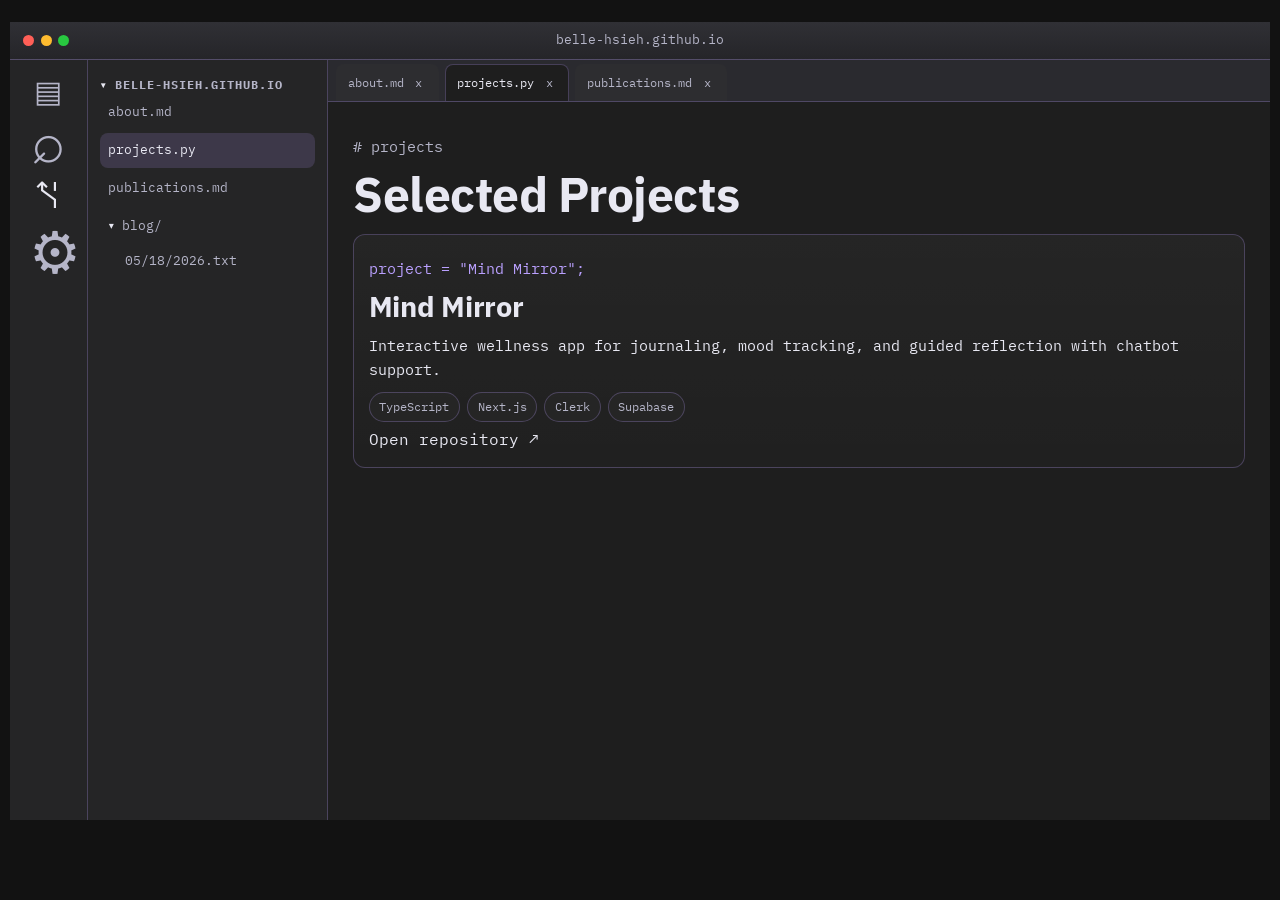
==== projects.html @ 5abb4560 "basic site architecture" ====
<!DOCTYPE html>
<html lang="en">
  <head>
    <meta charset="UTF-8" />
    <meta name="viewport" content="width=device-width, initial-scale=1.0" />
    <title>Belle Hsieh | Projects</title>
    <meta
      name="description"
      content="Belle Hsieh - Projects"
    />
    <link rel="preconnect" href="https://fonts.googleapis.com" />
    <link rel="preconnect" href="https://fonts.gstatic.com" crossorigin />
    <link
      href="https://fonts.googleapis.com/css2?family=IBM+Plex+Mono:wght@400;500;600&family=IBM+Plex+Sans:wght@500;600;700&display=swap"
      rel="stylesheet"
    />
    <link rel="stylesheet" href="styles.css" />
  </head>
  <body>
    <main class="ide-window">
      <header class="titlebar" aria-label="Window title bar">
        <span class="traffic" aria-hidden="true">
          <span class="dot close"></span>
          <span class="dot minimize"></span>
          <span class="dot maximize"></span>
        </span>
        <p>belle-hsieh.github.io</p>
      </header>

      <div class="workspace">
        <aside class="left-rail" aria-label="Workspace tools">
          <button class="rail-item" type="button" aria-label="Page">
            <span class="rail-icon" aria-hidden="true">▤</span>
          </button>
          <button class="rail-item" type="button" aria-label="Search">
            <span class="rail-icon" aria-hidden="true">⌕</span>
          </button>
          <button class="rail-item active" type="button" aria-label="Git branch">
            <span class="rail-icon" aria-hidden="true">⎇</span>
          </button>
          <button class="rail-item" type="button" aria-label="Settings">
            <span class="rail-icon" aria-hidden="true">⚙</span>
          </button>
        </aside>

        <aside class="sidebar" aria-label="File explorer">
          <p class="sidebar-heading">belle-hsieh.github.io</p>
          <nav class="file-tree" aria-label="Files">
            <a href="index.html">about.md</a>
            <a href="projects.html" aria-current="page">projects.py</a>
            <a href="publications.html">publications.md</a>
            <details class="file-folder" open>
              <summary>blog/</summary>
              <a class="file-child" href="blog/05/18/2026.txt">05/18/2026.txt</a>
            </details>
          </nav>
        </aside>

        <section class="editor" aria-label="Editor panel">
          <nav class="tabs" aria-label="Open tabs">
            <div class="tab">
              <a href="index.html">about.md</a>
              <button class="tab-close" type="button" aria-label="Close about tab">x</button>
            </div>
            <div class="tab active" aria-current="page">
              <a href="projects.html">projects.py</a>
              <button class="tab-close" type="button" aria-label="Close projects tab">x</button>
            </div>
            <div class="tab">
              <a href="publications.html">publications.md</a>
              <button class="tab-close" type="button" aria-label="Close publications tab">x</button>
            </div>
          </nav>

          <div class="editor-empty" aria-hidden="true"></div>

          <article class="editor-content">
            <p class="line comment"># projects</p>
            <h1>Selected Projects</h1>

            <section class="entry-card">
              <p class="line prompt">project = "Mind Mirror";</p>
              <h2>Mind Mirror</h2>
              <p class="line">
                Interactive wellness app for journaling, mood tracking, and
                guided reflection with chatbot support.
              </p>
              <div class="chips" aria-label="Tech stack">
                <span>TypeScript</span>
                <span>Next.js</span>
                <span>Clerk</span>
                <span>Supabase</span>
              </div>
              <a href="https://github.com/belle-hsieh/MindMirror">Open repository</a>
            </section>
          </article>
        </section>
      </div>
    </main>
    <script src="script.js"></script>
  </body>
</html>
---- styles.css ----
/* Theme tokens */
:root {
  color-scheme: dark;
  --bg-0: #141418;
  --bg-1: #1b1b20;
  --bg-2: #22222a;
  --surface-0: #1e1e1e;
  --surface-1: #252526;
  --surface-2: #2d2d30;
  --line: rgba(186, 160, 255, 0.26);
  --line-strong: rgba(186, 160, 255, 0.5);
  --text: #e8e8f2;
  --muted: #b5b5c8;
  --accent: #baa0ff;
  --active: #8f79d9;
  --shadow: 0 22px 40px rgba(0, 0, 0, 0.35);
}

/* Base reset */
* {
  box-sizing: border-box;
}

html,
/* Page shell */
body {
  margin: 0;
  min-height: 100%;
}

body {
    gap: 0.65rem;
    padding: 0.75rem 0.45rem;
    radial-gradient(circle at 90% 100%, rgba(143, 121, 217, 0.1), transparent 40%),
    linear-gradient(180deg, var(--bg-1) 0%, var(--bg-0) 100%);
  color: var(--text);
  font-family: "IBM Plex Mono", "SFMono-Regular", Menlo, monospace;
  line-height: 1.6;
  padding: 1.35rem 0.6rem 1.75rem;
}

a {
  color: var(--text);
  text-decoration: none;
}

a:visited,
a:active {
  color: var(--text);
}

a:hover,
a:focus-visible {
  color: var(--text);
  outline: none;
}

/* Window chrome */
.titlebar {
  height: 38px;
  display: flex;
  align-items: center;
  justify-content: center;
  position: relative;
  border-bottom: 1px solid var(--line);
  background: linear-gradient(180deg, #303035 0%, #252529 100%);
}

.titlebar p {
  margin: 0;
  font-size: 0.8rem;
  color: var(--muted);
}

.traffic {
  position: absolute;
  left: 0.85rem;
  display: flex;
  gap: 0.4rem;
}

.dot {
  width: 11px;
  height: 11px;
  border-radius: 50%;
}

.close {
  background: #ff5f57;
}

.minimize {
  background: #febb2f;
}

.maximize {
  background: #28c840;
}

/* IDE layout columns */
.workspace {
  min-height: min(760px, calc(100vh - 3rem));
  display: grid;
  grid-template-columns: 78px 240px minmax(0, 1fr);
}

/* Left icon rail */
.left-rail {
  background: #252526;
  border-right: 1px solid var(--line);
  display: flex;
  flex-direction: column;
  justify-content: flex-start;
  gap: 0.6rem;
  padding: 0.75rem;
  align-items: center;
}

.rail-item {
  border: 1px solid transparent;
  background: transparent;
  color: var(--muted);
  border-radius: 8px;
  width: 2.5rem;
  height: 2.5rem;
  padding: 0;
  display: grid;
  place-items: center;
  cursor: default;
}

.rail-item.active {
  border: 0;
  background: transparent;
  color: var(--text);
}

.rail-icon {
  display: inline-block;
  font-size: 1.6rem;
  line-height: 1;
}

.rail-item[aria-label="Git branch"] .rail-icon {
  transform: rotate(270deg);
}

.rail-item[aria-label="Git branch"] {
  margin-top: 0.75rem;
}


.rail-item[aria-label="Page"] .rail-icon {
  font-size: 1.9rem;
}

.rail-item[aria-label="Search"] .rail-icon {
  font-size: 3.6rem;
}

.rail-item[aria-label="Search"] {
  margin-top: -0.5rem;
}


.rail-item[aria-label="Settings"] .rail-icon {
  font-size: 3.6rem;
}


/* File explorer */
.sidebar {
  background: var(--surface-1);
  border-right: 1px solid var(--line);
  padding: 0.95rem 0.75rem;
}

.sidebar-heading {
  margin: 0;
  color: var(--muted);
  font-size: 0.78rem;
  font-weight: 700;
  letter-spacing: 0.08em;
  text-transform: uppercase;
  display: flex;
  align-items: center;
  gap: 0.45rem;
}

.sidebar-heading::before {
  content: "▾";
  color: var(--text);
}

.file-tree {
  display: grid;
  gap: 0.2rem;
}

.file-tree a {
  padding: 0.45rem 0.55rem;
  border-radius: 8px;
  color: var(--muted);
  font-size: 0.8rem;
}

.file-tree .file-folder {
  color: var(--muted);
  font-size: 0.8rem;
}

.file-tree .file-folder summary {
  list-style: none;
  cursor: pointer;
  padding: 0.45rem 0.55rem;
  border-radius: 8px;
}

.file-tree .file-folder summary::-webkit-details-marker {
  display: none;
}

.file-tree .file-folder summary::before {
  content: "▸";
  display: inline-block;
  margin-right: 0.35rem;
  color: var(--text);
  transition: transform 0.15s ease;
}

.file-tree .file-folder[open] summary::before {
  transform: rotate(90deg);
}

.file-tree .file-child {
  display: block;
  padding: 0.45rem 0.55rem 0.45rem 1.6rem;
  border-radius: 8px;
  color: var(--muted);
  font-size: 0.8rem;
}

.file-tree a:hover,
.file-tree a:focus-visible,
.file-tree a[aria-current="page"] {
  background: rgba(187, 155, 255, 0.16);
  color: var(--text);
}

/* Editor panel */
.editor {
  background: var(--surface-0);
  display: flex;
  flex-direction: column;
}

.editor-empty {
  display: none;
  flex: 1;
  align-items: center;
  justify-content: center;
  text-align: center;
  padding: 2rem;
  color: var(--muted);
  background: radial-gradient(circle at 50% 35%, rgba(255, 255, 255, 0.04), transparent 55%);
}

.editor.is-empty .editor-empty {
  display: flex;
}

.editor.is-empty .editor-content {
  display: none;
}

.editor-empty pre {
  margin: 0;
  font-family: "IBM Plex Mono", "SFMono-Regular", Menlo, monospace;
  font-size: clamp(0.5rem, 0.8vw, 0.75rem);
  line-height: 1.1;
  white-space: pre;
  max-width: 100%;
}

/* Editor tabs */
.tabs {
  display: flex;
  gap: 0.35rem;
  border-bottom: 1px solid var(--line);
  background: #2a2a2f;
  padding: 0.3rem 0.5rem 0;
  overflow-x: auto;
}

.tab {
  display: inline-flex;
  align-items: center;
  gap: 0.45rem;
  padding: 0.48rem 0.7rem;
  background: #2d2d30;
  border: 1px solid transparent;
  border-bottom: 0;
  border-radius: 8px 8px 0 0;
  color: var(--muted);
  font-size: 0.78rem;
  white-space: nowrap;
}

.tab a {
  color: inherit;
}

.tab.active {
  background: var(--surface-0);
  border-color: var(--line);
  color: var(--text);
}

.tab:hover,
.tab:focus-within {
  background: #343438;
}

.tab-close {
  border: 0;
  background: transparent;
  color: var(--muted);
  font: inherit;
  font-size: 0.74rem;
  width: 1rem;
  height: 1rem;
  line-height: 1;
  cursor: pointer;
  border-radius: 4px;
  padding: 0;
}

.tab-close:hover,
.tab-close:focus-visible {
  color: var(--text);
  outline: none;
}

/* Page content */
.editor-content {
  padding: clamp(1rem, 2.4vw, 1.6rem);
  max-width: 1100px;
  width: 100%;
  margin: 0 auto;
}

.about-split {
  display: grid;
  grid-template-columns: 240px minmax(0, 1fr);
  align-items: start;
  gap: 1rem;
}

.about-copy h1 {
  margin-top: 0;
}

.line {
  margin: 0.5rem 0;
  color: var(--text);
  font-size: 0.94rem;
}

.line.comment,
.line.muted {
  color: var(--muted);
}

.line.prompt {
  color: var(--accent);
}

.text-file {
  margin: 0;
  font-family: "IBM Plex Mono", "SFMono-Regular", Menlo, monospace;
  font-size: 0.94rem;
  line-height: 1.6;
  white-space: pre-wrap;
  color: var(--text);
}

h1,
h2 {
  margin: 0.35rem 0 0.75rem;
  font-family: "IBM Plex Sans", "Helvetica Neue", Arial, sans-serif;
  line-height: 1.14;
  letter-spacing: -0.01em;
}

h1 {
  font-size: clamp(2rem, 5vw, 3rem);
}

h2 {
  font-size: clamp(1.2rem, 3vw, 1.8rem);
}

/* Tag pills */
.chips {
  display: flex;
  flex-wrap: wrap;
  gap: 0.45rem;
  margin-top: 0.6rem;
}

.chips span {
  font-size: 0.76rem;
  padding: 0.25rem 0.6rem;
  border: 1px solid var(--line);
  border-radius: 999px;
  background: rgba(255, 255, 255, 0.02);
  color: var(--muted);
}

.links {
  display: flex;
  flex-wrap: wrap;
  align-items: center;
  gap: 0.5rem;
  margin-top: 0.4rem;
  font-size: 0.8rem;
}

.links a {
  color: var(--accent);
}

.links a:hover,
.links a:focus-visible {
  color: #dac8ff;
}

.links .link-sep {
  color: var(--muted);
}

.profile-image {
  margin: 1rem 0 0;
}

.profile-image img {
  width: min(260px, 100%);
  aspect-ratio: 1 / 1;
  object-fit: cover;
  border-radius: 12px;
  border: 1px solid var(--line-strong);
  display: block;
}

/* Content cards */
.entry-card {
  margin-top: 0.5rem;
  border: 1px solid var(--line);
  background: linear-gradient(180deg, rgba(255, 255, 255, 0.03), rgba(255, 255, 255, 0.01));
  border-radius: 12px;
  padding: 0.9rem;
}

.entry-card a {
  display: inline-block;
  margin-top: 0.35rem;
}

.entry-card a::after {
  content: " ↗";
}

/* Responsive tweaks */
@media (max-width: 900px) {
  .workspace {
    grid-template-columns: 66px 180px minmax(0, 1fr);
    min-height: auto;
  }
}

@media (max-width: 600px) {
  body {
    padding: 1rem 0.45rem 1.35rem;
  }

  .titlebar p {
    font-size: 0.72rem;
  }

  .tab {
    padding: 0.48rem 0.58rem;
    font-size: 0.75rem;
  }

  .workspace {
    grid-template-columns: 58px 152px minmax(0, 1fr);
  }

  .about-split {
    grid-template-columns: 1fr;
  }
}
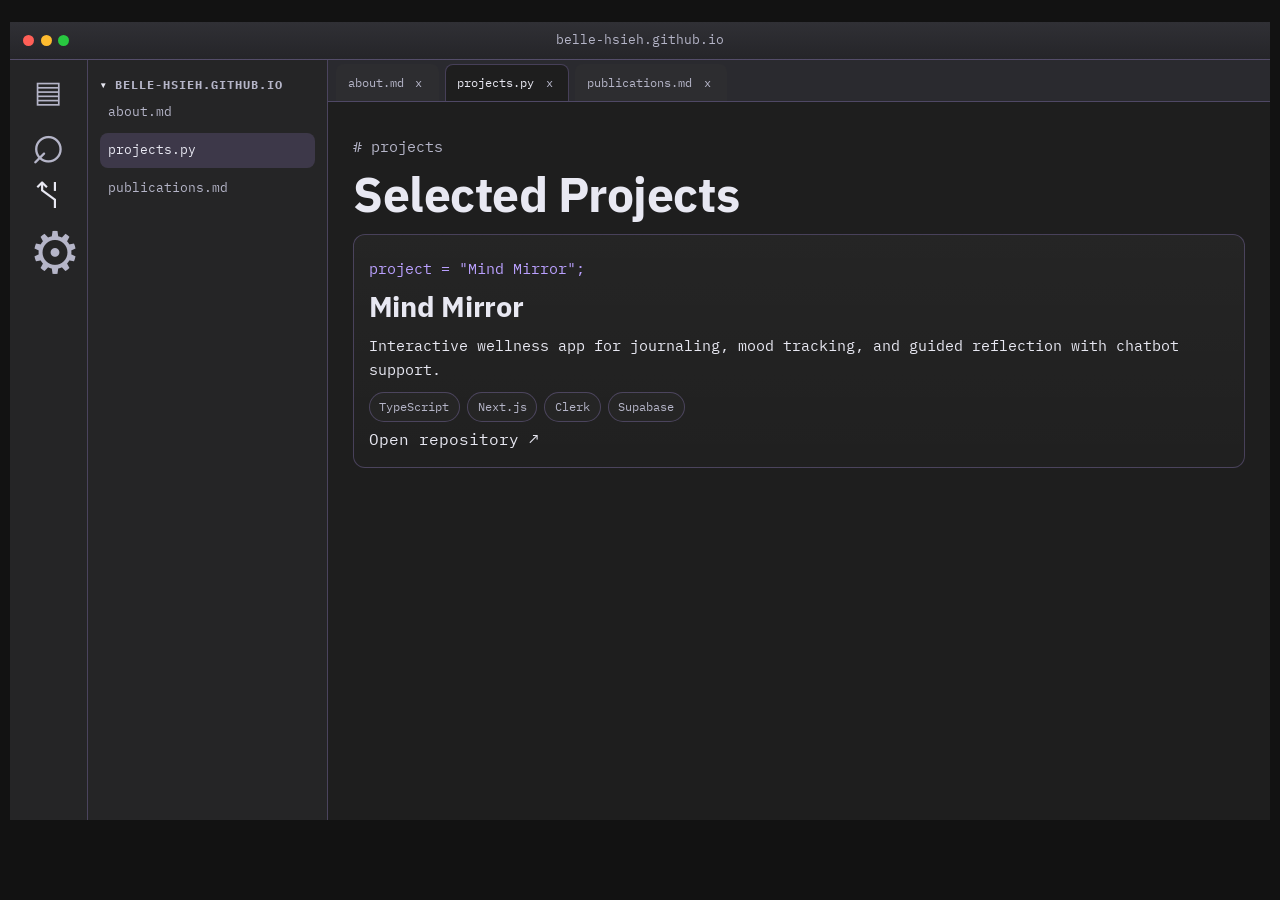
==== commit e0e39896: "removed blog" ====
--- a/projects.html
+++ b/projects.html
@@ -49,10 +49,6 @@
             <a href="index.html">about.md</a>
             <a href="projects.html" aria-current="page">projects.py</a>
             <a href="publications.html">publications.md</a>
-            <details class="file-folder" open>
-              <summary>blog/</summary>
-              <a class="file-child" href="blog/05/18/2026.txt">05/18/2026.txt</a>
-            </details>
           </nav>
         </aside>
 
